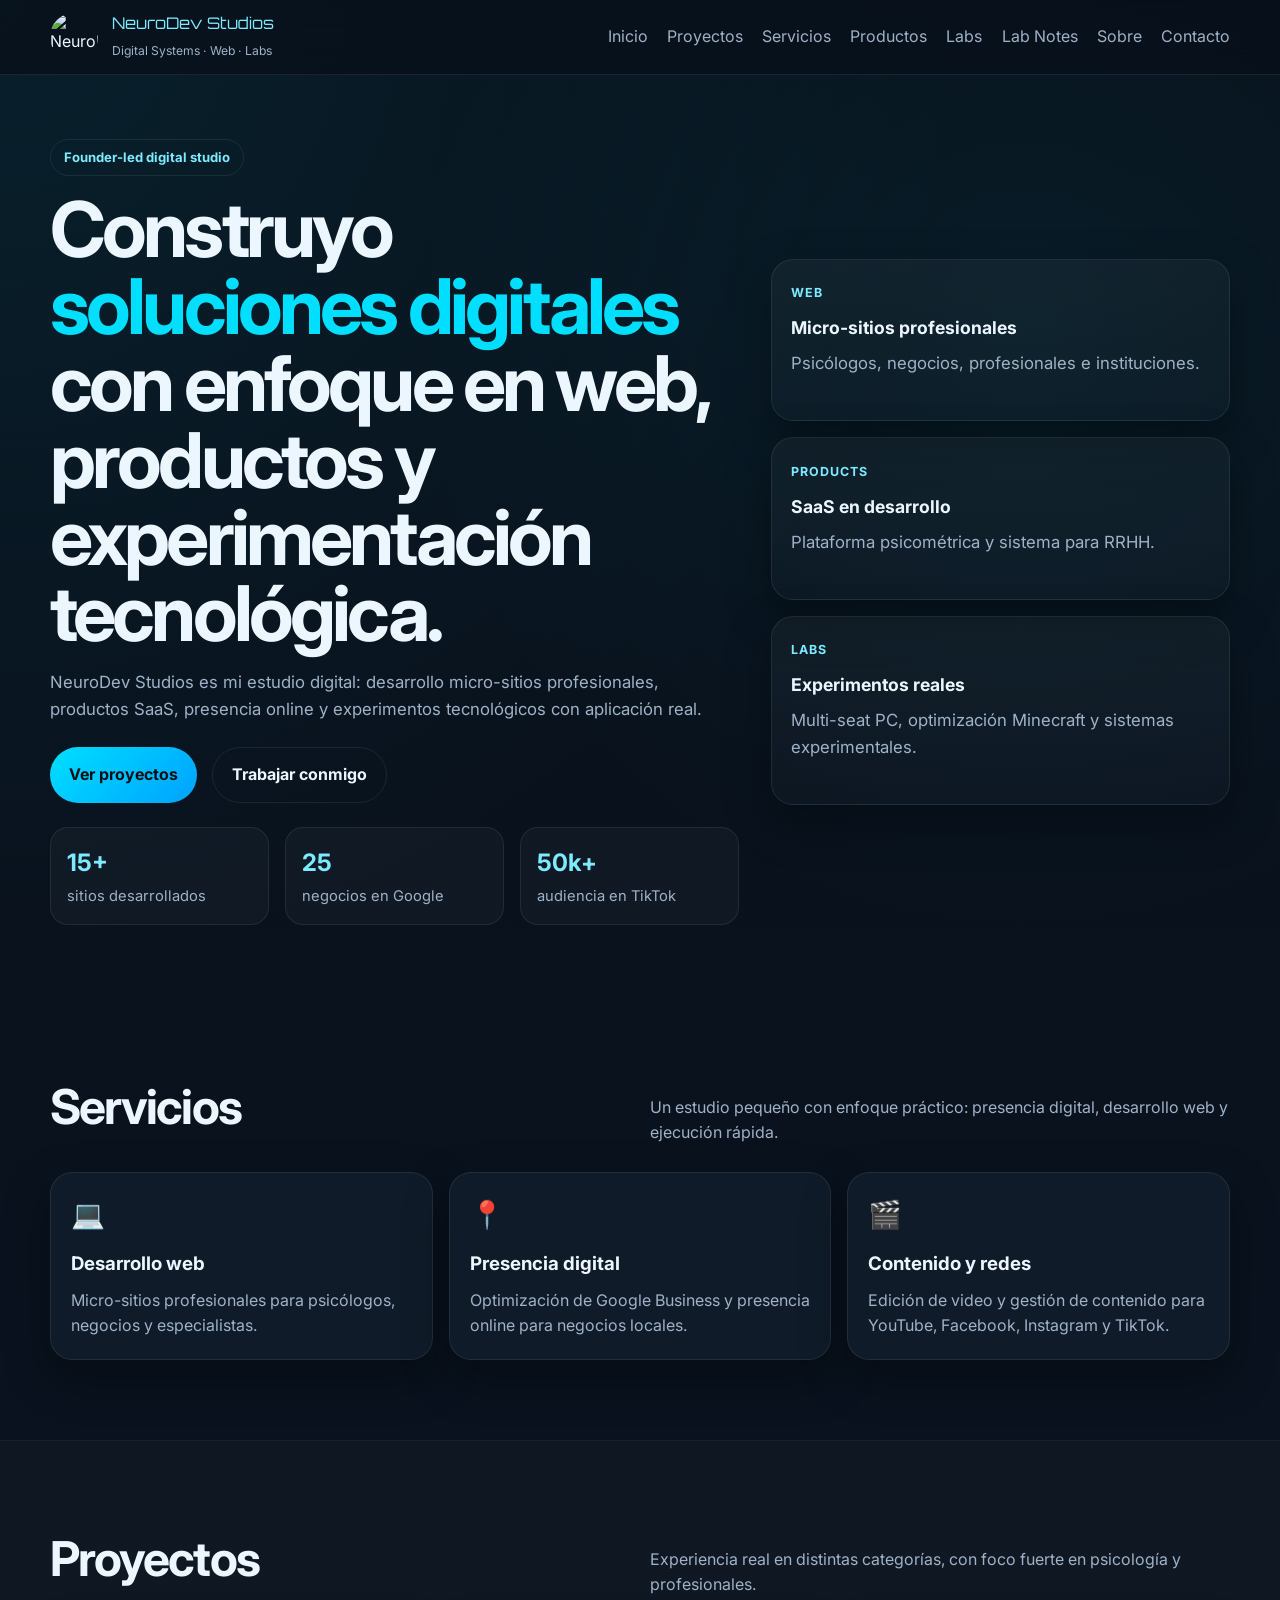
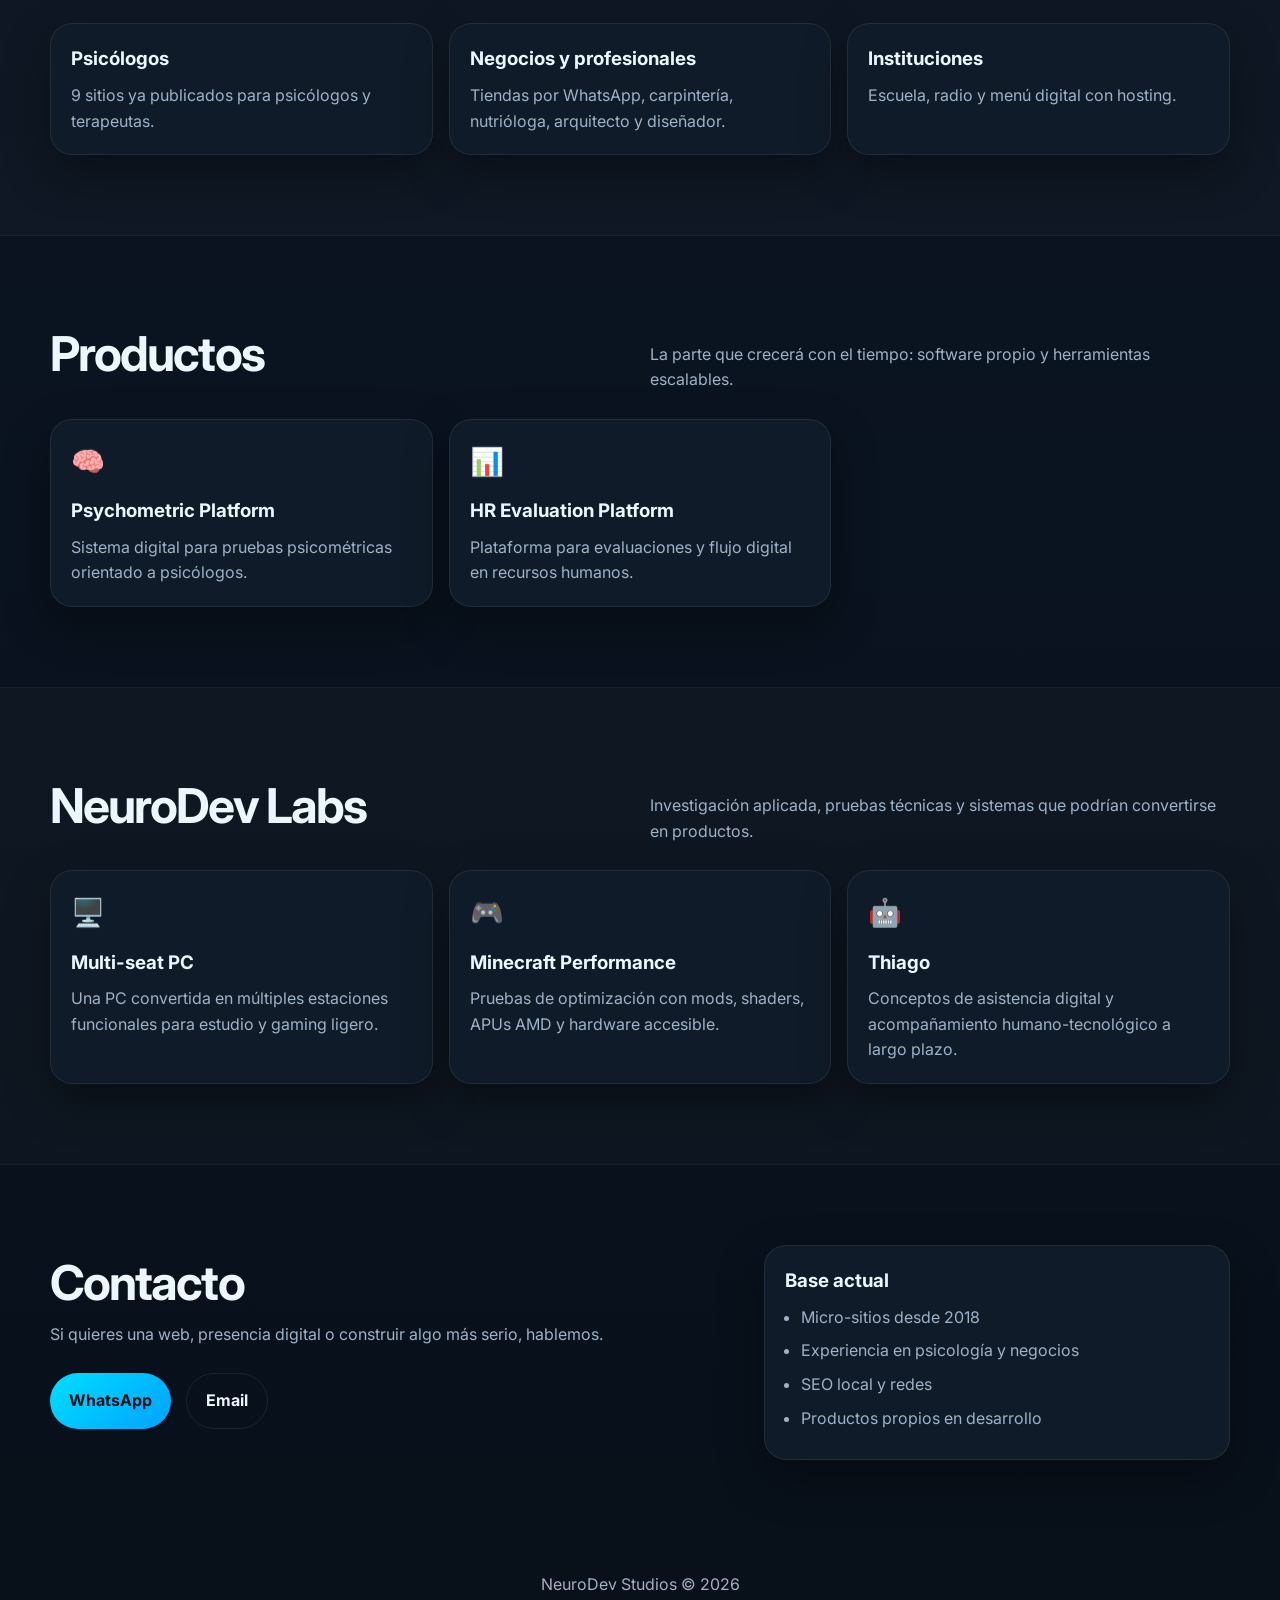
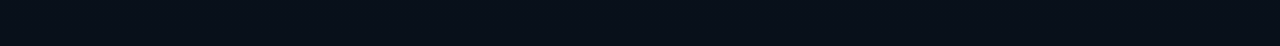
==== index.html @ ab843293 "Add files via upload" ====
<!DOCTYPE html>
<html lang="es">
<head>
  <meta charset="UTF-8" />
  <meta name="viewport" content="width=device-width, initial-scale=1.0" />
  <title>NeuroDev Studios</title>
  <meta name="description" content="NeuroDev Studios — desarrollo web, productos digitales, presencia online y experimentos tecnológicos." />
  <link rel="icon" href="img/favicon.png" />
  <link rel="preconnect" href="https://fonts.googleapis.com">
  <link rel="preconnect" href="https://fonts.gstatic.com" crossorigin>
  <link href="https://fonts.googleapis.com/css2?family=Inter:wght@400;500;600;700;800&family=Orbitron:wght@500;700&display=swap" rel="stylesheet">
  <link rel="stylesheet" href="styles.css" />
</head>
<body>
  <header class="topbar">
  <div class="container nav">
    <a href="index.html" class="brand">
      <img src="img/favicon.png" alt="NeuroDev Studios" class="brand-logo">
      <div>
        <span class="brand-name">NeuroDev Studios</span>
        <small class="brand-sub">Digital Systems · Web · Labs</small>
      </div>
    </a>

    <button class="menu-toggle" id="menuToggle" aria-label="Abrir menú">
      ☰
    </button>

    <nav class="nav-links" id="navLinks">
      <a href="index.html">Inicio</a>
      <a href="proyectos.html">Proyectos</a>
      <a href="servicios.html">Servicios</a>
      <a href="productos.html">Productos</a>
      <a href="labs.html">Labs</a>
      <a href="lab-notes.html">Lab Notes</a>
      <a href="sobre.html">Sobre</a>
      <a href="contacto.html">Contacto</a>
    </nav>
  </div>
</header>

  <main id="inicio">
    <section class="hero">
      <div class="container hero-grid">
        <div class="hero-copy">
          <span class="eyebrow">Founder-led digital studio</span>
          <h1>
            Construyo <span>soluciones digitales</span> con enfoque en web, productos y experimentación tecnológica.
          </h1>
          <p>
            NeuroDev Studios es mi estudio digital: desarrollo micro-sitios profesionales,
            productos SaaS, presencia online y experimentos tecnológicos con aplicación real.
          </p>

          <div class="hero-actions">
            <a href="#proyectos" class="btn btn-primary">Ver proyectos</a>
            <a href="#contacto" class="btn btn-secondary">Trabajar conmigo</a>
          </div>

          <div class="hero-stats">
            <article class="stat-card">
              <strong>15+</strong>
              <span>sitios desarrollados</span>
            </article>
            <article class="stat-card">
              <strong>25</strong>
              <span>negocios en Google</span>
            </article>
            <article class="stat-card">
              <strong>50k+</strong>
              <span>audiencia en TikTok</span>
            </article>
          </div>
        </div>

        <div class="hero-panel">
          <div class="panel-card">
            <span class="panel-tag">Web</span>
            <h3>Micro-sitios profesionales</h3>
            <p>Psicólogos, negocios, profesionales e instituciones.</p>
          </div>

          <div class="panel-card">
            <span class="panel-tag">Products</span>
            <h3>SaaS en desarrollo</h3>
            <p>Plataforma psicométrica y sistema para RRHH.</p>
          </div>

          <div class="panel-card">
            <span class="panel-tag">Labs</span>
            <h3>Experimentos reales</h3>
            <p>Multi-seat PC, optimización Minecraft y sistemas experimentales.</p>
          </div>
        </div>
      </div>
    </section>

    <section class="section" id="servicios">
      <div class="container">
        <div class="section-head">
          <h2>Servicios</h2>
          <p>
            Un estudio pequeño con enfoque práctico: presencia digital, desarrollo web y ejecución rápida.
          </p>
        </div>

        <div class="cards-grid">
          <article class="card">
            <div class="icon">💻</div>
            <h3>Desarrollo web</h3>
            <p>Micro-sitios profesionales para psicólogos, negocios y especialistas.</p>
          </article>

          <article class="card">
            <div class="icon">📍</div>
            <h3>Presencia digital</h3>
            <p>Optimización de Google Business y presencia online para negocios locales.</p>
          </article>

          <article class="card">
            <div class="icon">🎬</div>
            <h3>Contenido y redes</h3>
            <p>Edición de video y gestión de contenido para YouTube, Facebook, Instagram y TikTok.</p>
          </article>
        </div>
      </div>
    </section>

    <section class="section section-alt" id="proyectos">
      <div class="container">
        <div class="section-head">
          <h2>Proyectos</h2>
          <p>
            Experiencia real en distintas categorías, con foco fuerte en psicología y profesionales.
          </p>
        </div>

        <div class="project-groups">
          <article class="project-group">
            <h3>Psicólogos</h3>
            <p>9 sitios ya publicados para psicólogos y terapeutas.</p>
          </article>

          <article class="project-group">
            <h3>Negocios y profesionales</h3>
            <p>Tiendas por WhatsApp, carpintería, nutrióloga, arquitecto y diseñador.</p>
          </article>

          <article class="project-group">
            <h3>Instituciones</h3>
            <p>Escuela, radio y menú digital con hosting.</p>
          </article>
        </div>
      </div>
    </section>

    <section class="section" id="productos">
      <div class="container">
        <div class="section-head">
          <h2>Productos</h2>
          <p>
            La parte que crecerá con el tiempo: software propio y herramientas escalables.
          </p>
        </div>

        <div class="cards-grid">
          <article class="card">
            <div class="icon">🧠</div>
            <h3>Psychometric Platform</h3>
            <p>Sistema digital para pruebas psicométricas orientado a psicólogos.</p>
          </article>

          <article class="card">
            <div class="icon">📊</div>
            <h3>HR Evaluation Platform</h3>
            <p>Plataforma para evaluaciones y flujo digital en recursos humanos.</p>
          </article>
        </div>
      </div>
    </section>

    <section class="section section-alt" id="labs">
      <div class="container">
        <div class="section-head">
          <h2>NeuroDev Labs</h2>
          <p>
            Investigación aplicada, pruebas técnicas y sistemas que podrían convertirse en productos.
          </p>
        </div>

        <div class="cards-grid">
          <article class="card">
            <div class="icon">🖥️</div>
            <h3>Multi-seat PC</h3>
            <p>Una PC convertida en múltiples estaciones funcionales para estudio y gaming ligero.</p>
          </article>

          <article class="card">
            <div class="icon">🎮</div>
            <h3>Minecraft Performance</h3>
            <p>Pruebas de optimización con mods, shaders, APUs AMD y hardware accesible.</p>
          </article>

          <article class="card">
            <div class="icon">🤖</div>
            <h3>Thiago</h3>
            <p>Conceptos de asistencia digital y acompañamiento humano-tecnológico a largo plazo.</p>
          </article>
        </div>
      </div>
    </section>

    <section class="section" id="contacto">
      <div class="container contact-box">
        <div>
          <div class="section-head left">
            <h2>Contacto</h2>
            <p>
              Si quieres una web, presencia digital o construir algo más serio, hablemos.
            </p>
          </div>

          <div class="contact-actions">
            <a href="https://wa.me/525531233032" target="_blank" class="btn btn-primary">WhatsApp</a>
            <a href="mailto:contacto@neurodevstudio.com" class="btn btn-secondary">Email</a>
          </div>
        </div>

        <div class="contact-note">
          <h3>Base actual</h3>
          <ul>
            <li>Micro-sitios desde 2018</li>
            <li>Experiencia en psicología y negocios</li>
            <li>SEO local y redes</li>
            <li>Productos propios en desarrollo</li>
          </ul>
        </div>
      </div>
    </section>
  </main>

  <footer class="footer">
    <div class="container">
      <p>NeuroDev Studios © 2026</p>
    </div>
  </footer>

  <script src="script.js"></script>
</body>
</html>
---- styles.css ----
:root{
  --bg:#08101a;
  --bg-soft:#0d1622;
  --card:#101b29;
  --card-2:#0f1926;
  --line:rgba(255,255,255,0.08);
  --text:#ecf6ff;
  --muted:#9fb2c7;
  --cyan:#00dfff;
  --cyan-soft:#7debff;
  --shadow:0 18px 45px rgba(0,0,0,.35);
  --radius:22px;
  --max:1180px;
}

*{
  box-sizing:border-box;
  margin:0;
  padding:0;
}

html{
  scroll-behavior:smooth;
}

body{
  font-family:'Inter',sans-serif;
  background:
    radial-gradient(circle at top left, rgba(0,223,255,.08), transparent 28%),
    radial-gradient(circle at 80% 10%, rgba(0,223,255,.06), transparent 20%),
    linear-gradient(180deg, #08101a 0%, #0a1320 60%, #08101a 100%);
  color:var(--text);
  line-height:1.6;
}

a{
  text-decoration:none;
  color:inherit;
}

.container{
  width:min(var(--max), calc(100% - 2rem));
  margin:0 auto;
}

.topbar{
  position:sticky;
  top:0;
  z-index:100;
  backdrop-filter:blur(14px);
  background:rgba(8,16,26,.78);
  border-bottom:1px solid var(--line);
}

.nav{
  min-height:74px;
  display:flex;
  align-items:center;
  justify-content:space-between;
  gap:1rem;
}

.brand{
  display:flex;
  align-items:center;
  gap:.9rem;
}

.brand-logo{
  width:48px;
  height:48px;
  object-fit:contain;
  border-radius:50%;
}

.brand-name{
  display:block;
  font-family:'Orbitron',sans-serif;
  font-size:1rem;
  color:var(--cyan-soft);
}

.brand-sub{
  color:var(--muted);
  font-size:.76rem;
}

.nav-links{
  display:flex;
  gap:1.2rem;
  color:var(--muted);
}

.nav-links a:hover{
  color:var(--cyan-soft);
}

.menu-toggle{
  display:none;
  background:none;
  border:none;
  color:var(--text);
  font-size:1.6rem;
  cursor:pointer;
}

.hero{
  min-height:92vh;
  display:flex;
  align-items:center;
  padding:4rem 0;
}

.hero-grid{
  display:grid;
  grid-template-columns:1.2fr .8fr;
  gap:2rem;
  align-items:center;
}

.eyebrow{
  display:inline-block;
  margin-bottom:1rem;
  padding:.45rem .8rem;
  border:1px solid var(--line);
  border-radius:999px;
  color:var(--cyan-soft);
  font-size:.82rem;
  font-weight:700;
}

.hero h1{
  font-size:clamp(2.4rem, 6vw, 5.2rem);
  line-height:1;
  letter-spacing:-.05em;
  margin-bottom:1rem;
}

.hero h1 span{
  color:var(--cyan);
}

.hero p{
  max-width:60ch;
  color:var(--muted);
  font-size:1.05rem;
  margin-bottom:1.5rem;
}

.hero-actions{
  display:flex;
  flex-wrap:wrap;
  gap:.9rem;
  margin-bottom:1.5rem;
}

.btn{
  display:inline-flex;
  justify-content:center;
  align-items:center;
  min-height:48px;
  padding:.9rem 1.2rem;
  border-radius:999px;
  font-weight:700;
  transition:.25s ease;
}

.btn-primary{
  background:linear-gradient(135deg, var(--cyan), #00a2ff);
  color:#041018;
}

.btn-primary:hover{
  transform:translateY(-2px);
}

.btn-secondary{
  background:transparent;
  border:1px solid var(--line);
  color:var(--text);
}

.btn-secondary:hover{
  border-color:rgba(0,223,255,.35);
  color:var(--cyan-soft);
}

.hero-stats{
  display:grid;
  grid-template-columns:repeat(3, 1fr);
  gap:1rem;
}

.stat-card{
  background:rgba(255,255,255,.03);
  border:1px solid var(--line);
  border-radius:18px;
  padding:1rem;
}

.stat-card strong{
  display:block;
  font-size:1.5rem;
  color:var(--cyan-soft);
}

.stat-card span{
  color:var(--muted);
  font-size:.92rem;
}

.hero-panel{
  display:grid;
  gap:1rem;
}

.panel-card{
  background:linear-gradient(180deg, rgba(255,255,255,.04), rgba(255,255,255,.02));
  border:1px solid var(--line);
  border-radius:var(--radius);
  padding:1.2rem;
  box-shadow:var(--shadow);
}

.panel-tag{
  display:inline-block;
  margin-bottom:.7rem;
  color:var(--cyan-soft);
  font-size:.78rem;
  font-weight:700;
  text-transform:uppercase;
  letter-spacing:.08em;
}

.panel-card h3{
  margin-bottom:.5rem;
  font-size:1.1rem;
}

.panel-card p{
  color:var(--muted);
}

.section{
  padding:5rem 0;
}

.section-alt{
  background:rgba(255,255,255,.02);
  border-top:1px solid rgba(255,255,255,.04);
  border-bottom:1px solid rgba(255,255,255,.04);
}

.section-head{
  margin-bottom:1.6rem;
  display:flex;
  justify-content:space-between;
  align-items:end;
  gap:1rem;
}

.section-head.left{
  display:block;
}

.section-head h2{
  font-size:clamp(1.8rem, 4vw, 3rem);
  letter-spacing:-.04em;
}

.section-head p{
  max-width:58ch;
  color:var(--muted);
}

.cards-grid{
  display:grid;
  grid-template-columns:repeat(3, 1fr);
  gap:1rem;
}

.card,
.project-group,
.contact-note{
  background:var(--card);
  border:1px solid var(--line);
  border-radius:var(--radius);
  padding:1.25rem;
  box-shadow:var(--shadow);
}

.icon{
  font-size:1.7rem;
  margin-bottom:.8rem;
}

.card h3,
.project-group h3,
.contact-note h3{
  margin-bottom:.55rem;
}

.card p,
.project-group p,
.contact-note ul{
  color:var(--muted);
}

.project-groups{
  display:grid;
  grid-template-columns:repeat(3, 1fr);
  gap:1rem;
}

.contact-box{
  display:grid;
  grid-template-columns:1.2fr .8fr;
  gap:1rem;
}

.contact-actions{
  display:flex;
  flex-wrap:wrap;
  gap:.9rem;
  margin-top:1.2rem;
}

.contact-note ul{
  padding-left:1rem;
}

.contact-note li{
  margin-bottom:.5rem;
}

.footer{
  padding:2rem 0 3rem;
  text-align:center;
  color:var(--muted);
}

@media (max-width: 980px){
  .hero-grid,
  .cards-grid,
  .project-groups,
  .contact-box,
  .hero-stats{
    grid-template-columns:1fr;
  }

  .section-head{
    flex-direction:column;
    align-items:flex-start;
  }

  .nav-links{
    position:absolute;
    top:74px;
    left:0;
    right:0;
    display:none;
    flex-direction:column;
    padding:1rem;
    background:#0b1320;
    border-bottom:1px solid var(--line);
  }

  .nav-links.active{
    display:flex;
  }

  .menu-toggle{
    display:block;
  }
}
.subpage-hero{
  padding: 5rem 0 2rem;
}

.subpage-hero h1{
  font-size: clamp(2.2rem, 5vw, 4rem);
  line-height: 1;
  letter-spacing: -.05em;
  margin-bottom: 1rem;
}

.subpage-hero p{
  max-width: 60ch;
  color: var(--muted);
  font-size: 1.05rem;
}

.project-link{
  display: inline-block;
  margin-top: 1rem;
  color: var(--cyan-soft);
  font-weight: 700;
}

.project-link:hover{
  color: var(--cyan);
}
.simple-steps{
  display:grid;
  grid-template-columns:repeat(3, 1fr);
  gap:1rem;
  margin-top:1rem;
}

.step-card{
  background:var(--card);
  border:1px solid var(--line);
  border-radius:var(--radius);
  padding:1.25rem;
  box-shadow:var(--shadow);
}

.step-card strong{
  display:inline-block;
  margin-bottom:.65rem;
  color:var(--cyan-soft);
  font-size:1.25rem;
  font-family:'Orbitron', sans-serif;
}

.step-card h3{
  margin-bottom:.45rem;
}

.step-card p{
  color:var(--muted);
}

@media (max-width: 980px){
  .simple-steps{
    grid-template-columns:1fr;
  }
}
.about-layout{
  display:grid;
  grid-template-columns:repeat(2, 1fr);
  gap:1rem;
}

.timeline{
  display:grid;
  grid-template-columns:repeat(2, 1fr);
  gap:1rem;
}

.timeline-item{
  background:var(--card);
  border:1px solid var(--line);
  border-radius:var(--radius);
  padding:1.25rem;
  box-shadow:var(--shadow);
}

.timeline-item strong{
  display:block;
  margin-bottom:.55rem;
  color:var(--cyan-soft);
  font-family:'Orbitron', sans-serif;
}

.timeline-item p{
  color:var(--muted);
}

@media (max-width: 980px){
  .about-layout,
  .timeline{
    grid-template-columns:1fr;
  }
}
.notes-grid{
  display:grid;
  grid-template-columns:repeat(3, 1fr);
  gap:1rem;
}

.note-card{
  background:var(--card);
  border:1px solid var(--line);
  border-radius:var(--radius);
  padding:1.25rem;
  box-shadow:var(--shadow);
  display:flex;
  flex-direction:column;
}

.note-tag{
  display:inline-block;
  width:fit-content;
  margin-bottom:.8rem;
  padding:.38rem .7rem;
  border-radius:999px;
  border:1px solid rgba(0,223,255,.18);
  background:rgba(0,223,255,.07);
  color:var(--cyan-soft);
  font-size:.78rem;
  font-weight:700;
  letter-spacing:.05em;
  text-transform:uppercase;
}

.note-card h3{
  margin-bottom:.7rem;
  line-height:1.3;
}

.note-card p{
  color:var(--muted);
  margin-bottom:1rem;
}

.note-meta{
  display:flex;
  flex-wrap:wrap;
  gap:.5rem;
  margin-top:auto;
  margin-bottom:1rem;
}

.note-meta span{
  padding:.35rem .65rem;
  border-radius:999px;
  background:rgba(255,255,255,.05);
  border:1px solid var(--line);
  color:var(--muted);
  font-size:.82rem;
}

@media (max-width: 980px){
  .notes-grid{
    grid-template-columns:1fr;
  }
}
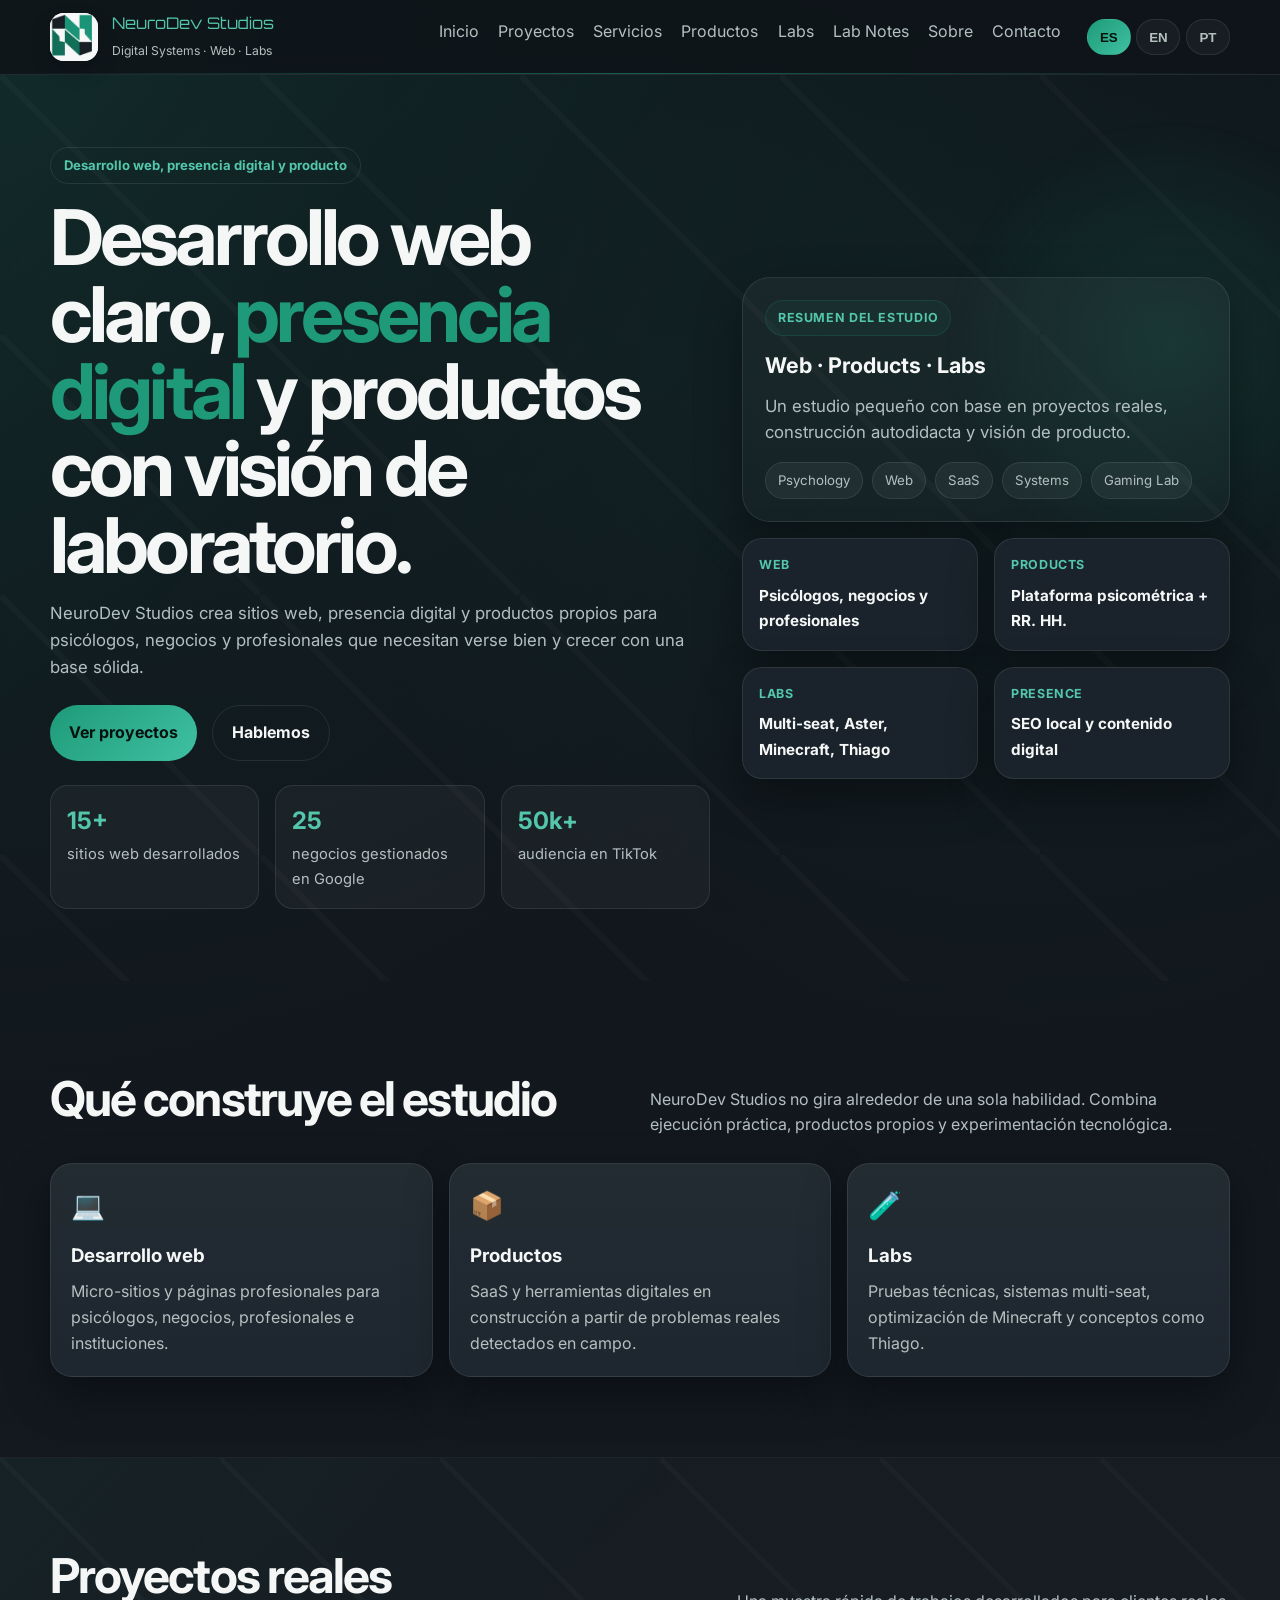
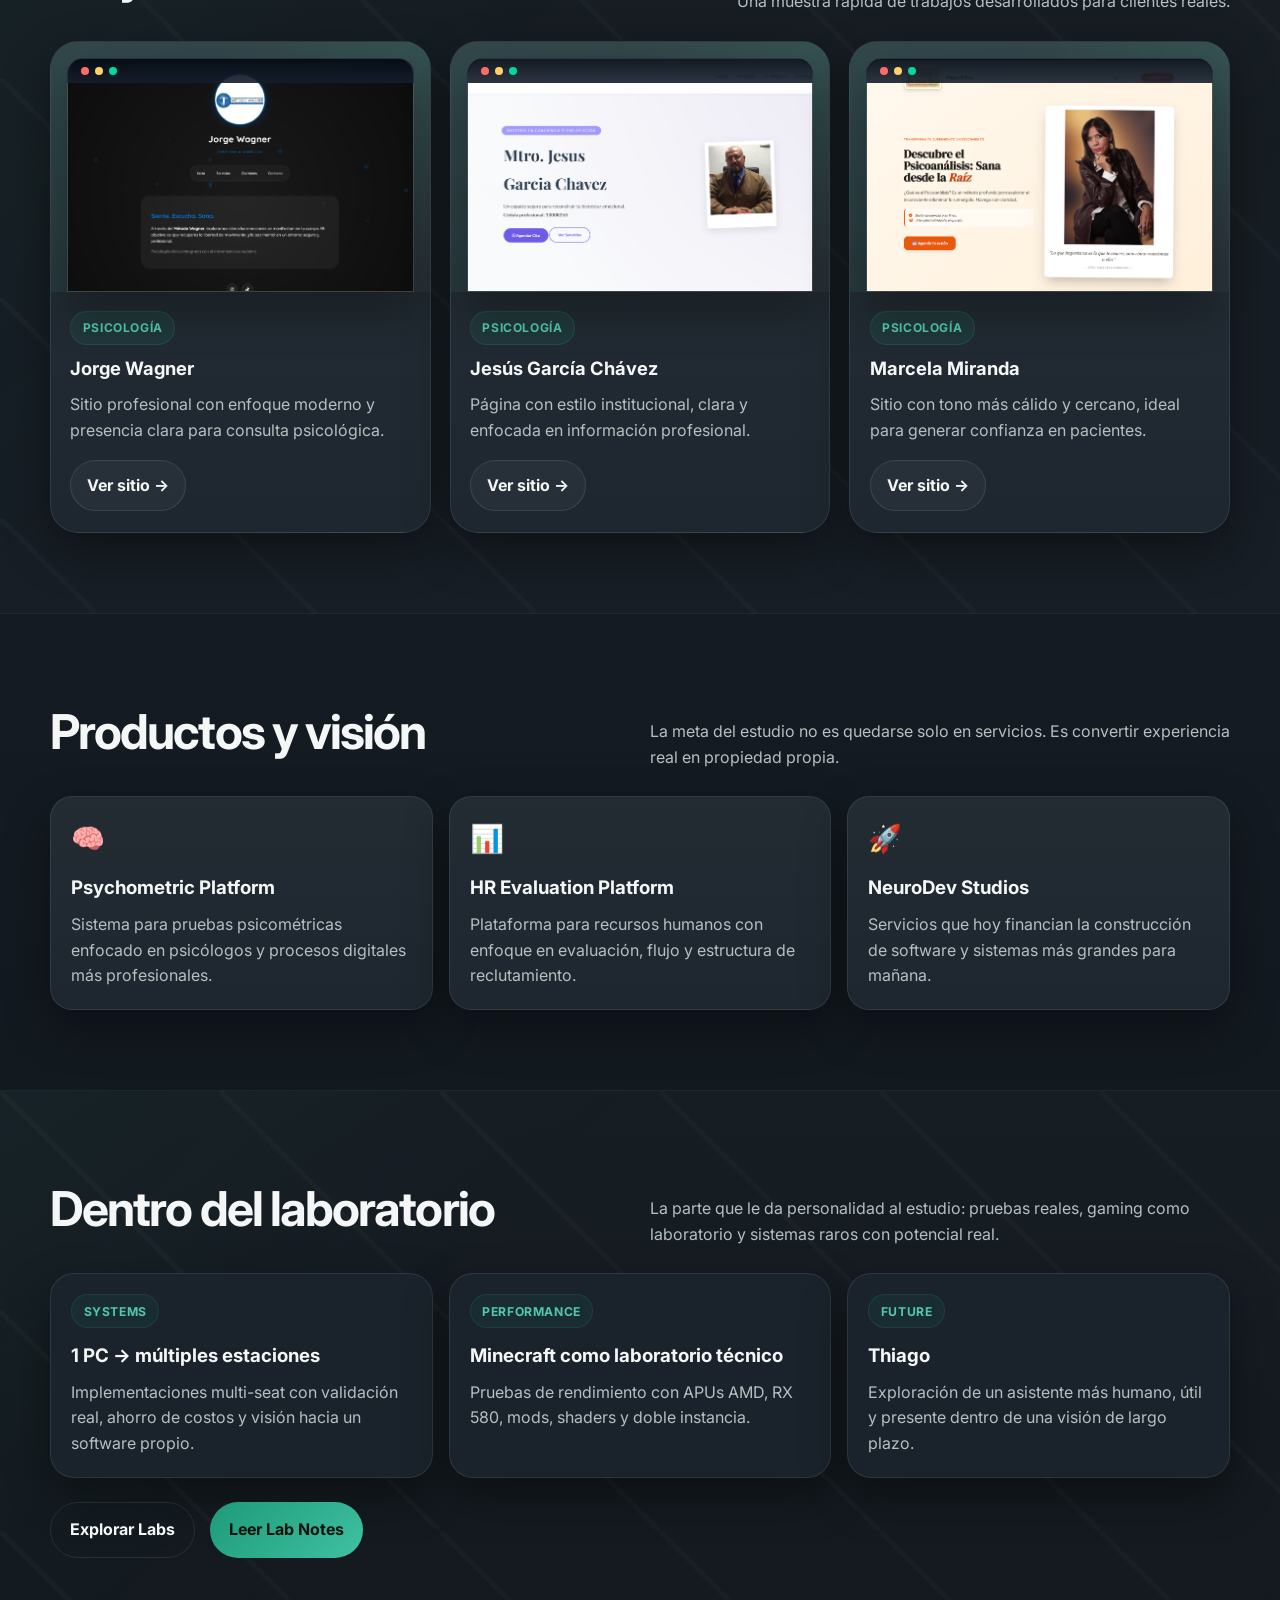
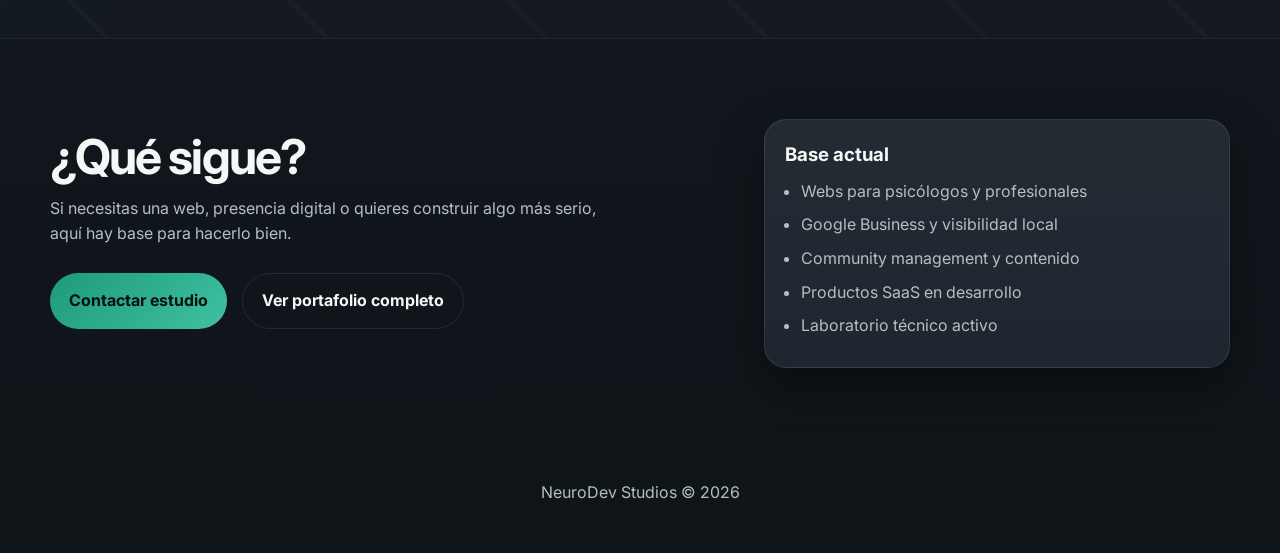
==== commit 8c25f30b: "Add files via upload" ====
--- a/index.html
+++ b/index.html
@@ -1,250 +1,427 @@
-<!DOCTYPE html>
-<html lang="es">
-<head>
-  <meta charset="UTF-8" />
-  <meta name="viewport" content="width=device-width, initial-scale=1.0" />
-  <title>NeuroDev Studios</title>
-  <meta name="description" content="NeuroDev Studios — desarrollo web, productos digitales, presencia online y experimentos tecnológicos." />
-  <link rel="icon" href="img/favicon.png" />
-  <link rel="preconnect" href="https://fonts.googleapis.com">
-  <link rel="preconnect" href="https://fonts.gstatic.com" crossorigin>
-  <link href="https://fonts.googleapis.com/css2?family=Inter:wght@400;500;600;700;800&family=Orbitron:wght@500;700&display=swap" rel="stylesheet">
-  <link rel="stylesheet" href="styles.css" />
-</head>
-<body>
-  <header class="topbar">
-  <div class="container nav">
-    <a href="index.html" class="brand">
-      <img src="img/favicon.png" alt="NeuroDev Studios" class="brand-logo">
-      <div>
-        <span class="brand-name">NeuroDev Studios</span>
-        <small class="brand-sub">Digital Systems · Web · Labs</small>
-      </div>
-    </a>
-
-    <button class="menu-toggle" id="menuToggle" aria-label="Abrir menú">
-      ☰
-    </button>
-
-    <nav class="nav-links" id="navLinks">
-      <a href="index.html">Inicio</a>
-      <a href="proyectos.html">Proyectos</a>
-      <a href="servicios.html">Servicios</a>
-      <a href="productos.html">Productos</a>
-      <a href="labs.html">Labs</a>
-      <a href="lab-notes.html">Lab Notes</a>
-      <a href="sobre.html">Sobre</a>
-      <a href="contacto.html">Contacto</a>
-    </nav>
-  </div>
-</header>
-
-  <main id="inicio">
-    <section class="hero">
-      <div class="container hero-grid">
-        <div class="hero-copy">
-          <span class="eyebrow">Founder-led digital studio</span>
-          <h1>
-            Construyo <span>soluciones digitales</span> con enfoque en web, productos y experimentación tecnológica.
-          </h1>
-          <p>
-            NeuroDev Studios es mi estudio digital: desarrollo micro-sitios profesionales,
-            productos SaaS, presencia online y experimentos tecnológicos con aplicación real.
-          </p>
-
-          <div class="hero-actions">
-            <a href="#proyectos" class="btn btn-primary">Ver proyectos</a>
-            <a href="#contacto" class="btn btn-secondary">Trabajar conmigo</a>
-          </div>
-
-          <div class="hero-stats">
-            <article class="stat-card">
-              <strong>15+</strong>
-              <span>sitios desarrollados</span>
-            </article>
-            <article class="stat-card">
-              <strong>25</strong>
-              <span>negocios en Google</span>
-            </article>
-            <article class="stat-card">
-              <strong>50k+</strong>
-              <span>audiencia en TikTok</span>
-            </article>
-          </div>
-        </div>
-
-        <div class="hero-panel">
-          <div class="panel-card">
-            <span class="panel-tag">Web</span>
-            <h3>Micro-sitios profesionales</h3>
-            <p>Psicólogos, negocios, profesionales e instituciones.</p>
-          </div>
-
-          <div class="panel-card">
-            <span class="panel-tag">Products</span>
-            <h3>SaaS en desarrollo</h3>
-            <p>Plataforma psicométrica y sistema para RRHH.</p>
-          </div>
-
-          <div class="panel-card">
-            <span class="panel-tag">Labs</span>
-            <h3>Experimentos reales</h3>
-            <p>Multi-seat PC, optimización Minecraft y sistemas experimentales.</p>
-          </div>
-        </div>
-      </div>
-    </section>
-
-    <section class="section" id="servicios">
-      <div class="container">
-        <div class="section-head">
-          <h2>Servicios</h2>
-          <p>
-            Un estudio pequeño con enfoque práctico: presencia digital, desarrollo web y ejecución rápida.
-          </p>
-        </div>
-
-        <div class="cards-grid">
-          <article class="card">
-            <div class="icon">💻</div>
-            <h3>Desarrollo web</h3>
-            <p>Micro-sitios profesionales para psicólogos, negocios y especialistas.</p>
-          </article>
-
-          <article class="card">
-            <div class="icon">📍</div>
-            <h3>Presencia digital</h3>
-            <p>Optimización de Google Business y presencia online para negocios locales.</p>
-          </article>
-
-          <article class="card">
-            <div class="icon">🎬</div>
-            <h3>Contenido y redes</h3>
-            <p>Edición de video y gestión de contenido para YouTube, Facebook, Instagram y TikTok.</p>
-          </article>
-        </div>
-      </div>
-    </section>
-
-    <section class="section section-alt" id="proyectos">
-      <div class="container">
-        <div class="section-head">
-          <h2>Proyectos</h2>
-          <p>
-            Experiencia real en distintas categorías, con foco fuerte en psicología y profesionales.
-          </p>
-        </div>
-
-        <div class="project-groups">
-          <article class="project-group">
-            <h3>Psicólogos</h3>
-            <p>9 sitios ya publicados para psicólogos y terapeutas.</p>
-          </article>
-
-          <article class="project-group">
-            <h3>Negocios y profesionales</h3>
-            <p>Tiendas por WhatsApp, carpintería, nutrióloga, arquitecto y diseñador.</p>
-          </article>
-
-          <article class="project-group">
-            <h3>Instituciones</h3>
-            <p>Escuela, radio y menú digital con hosting.</p>
-          </article>
-        </div>
-      </div>
-    </section>
-
-    <section class="section" id="productos">
-      <div class="container">
-        <div class="section-head">
-          <h2>Productos</h2>
-          <p>
-            La parte que crecerá con el tiempo: software propio y herramientas escalables.
-          </p>
-        </div>
-
-        <div class="cards-grid">
-          <article class="card">
-            <div class="icon">🧠</div>
-            <h3>Psychometric Platform</h3>
-            <p>Sistema digital para pruebas psicométricas orientado a psicólogos.</p>
-          </article>
-
-          <article class="card">
-            <div class="icon">📊</div>
-            <h3>HR Evaluation Platform</h3>
-            <p>Plataforma para evaluaciones y flujo digital en recursos humanos.</p>
-          </article>
-        </div>
-      </div>
-    </section>
-
-    <section class="section section-alt" id="labs">
-      <div class="container">
-        <div class="section-head">
-          <h2>NeuroDev Labs</h2>
-          <p>
-            Investigación aplicada, pruebas técnicas y sistemas que podrían convertirse en productos.
-          </p>
-        </div>
-
-        <div class="cards-grid">
-          <article class="card">
-            <div class="icon">🖥️</div>
-            <h3>Multi-seat PC</h3>
-            <p>Una PC convertida en múltiples estaciones funcionales para estudio y gaming ligero.</p>
-          </article>
-
-          <article class="card">
-            <div class="icon">🎮</div>
-            <h3>Minecraft Performance</h3>
-            <p>Pruebas de optimización con mods, shaders, APUs AMD y hardware accesible.</p>
-          </article>
-
-          <article class="card">
-            <div class="icon">🤖</div>
-            <h3>Thiago</h3>
-            <p>Conceptos de asistencia digital y acompañamiento humano-tecnológico a largo plazo.</p>
-          </article>
-        </div>
-      </div>
-    </section>
-
-    <section class="section" id="contacto">
-      <div class="container contact-box">
-        <div>
-          <div class="section-head left">
-            <h2>Contacto</h2>
-            <p>
-              Si quieres una web, presencia digital o construir algo más serio, hablemos.
-            </p>
-          </div>
-
-          <div class="contact-actions">
-            <a href="https://wa.me/525531233032" target="_blank" class="btn btn-primary">WhatsApp</a>
-            <a href="mailto:contacto@neurodevstudio.com" class="btn btn-secondary">Email</a>
-          </div>
-        </div>
-
-        <div class="contact-note">
-          <h3>Base actual</h3>
-          <ul>
-            <li>Micro-sitios desde 2018</li>
-            <li>Experiencia en psicología y negocios</li>
-            <li>SEO local y redes</li>
-            <li>Productos propios en desarrollo</li>
-          </ul>
-        </div>
-      </div>
-    </section>
-  </main>
-
-  <footer class="footer">
-    <div class="container">
-      <p>NeuroDev Studios © 2026</p>
-    </div>
-  </footer>
-
-  <script src="script.js"></script>
-</body>
-</html>+<!DOCTYPE html>
+<html lang="es" data-lang="es">
+<head>
+  <meta charset="UTF-8" />
+  <meta name="viewport" content="width=device-width, initial-scale=1.0" />
+  <title>NeuroDev Studios | Desarrollo Web y Presencia Digital</title>
+  <meta name="description" content="Estudio digital para psicólogos, negocios y profesionales: desarrollo web, presencia digital, productos SaaS y experimentos tecnológicos." />
+  <meta property="og:type" content="website" />
+  <meta property="og:site_name" content="NeuroDev Studios" />
+  <meta property="og:title" content="NeuroDev Studios | Desarrollo Web y Presencia Digital" />
+  <meta property="og:description" content="Estudio digital para psicólogos, negocios y profesionales: desarrollo web, presencia digital, productos SaaS y experimentos tecnológicos." />
+  <meta name="twitter:card" content="summary" />
+  <meta name="twitter:title" content="NeuroDev Studios | Desarrollo Web y Presencia Digital" />
+  <meta name="twitter:description" content="Estudio digital para psicólogos, negocios y profesionales: desarrollo web, presencia digital, productos SaaS y experimentos tecnológicos." />
+  <meta property="og:image" content="social-preview.svg" />
+  <meta name="twitter:image" content="social-preview.svg" />
+  <meta name="theme-color" content="#0f172a" />
+  <link rel="icon" href="img/brand-icon.png" />
+  <link rel="preconnect" href="https://fonts.googleapis.com">
+  <link rel="preconnect" href="https://fonts.gstatic.com" crossorigin>
+  <link href="https://fonts.googleapis.com/css2?family=Inter:wght@400;500;600;700;800&family=Orbitron:wght@500;700&display=swap" rel="stylesheet">
+  <link rel="stylesheet" href="styles.css" />
+</head>
+<body>
+  <header class="topbar">
+  <div class="container nav">
+    <a href="index.html" class="brand">
+      <img src="img/brand-icon.png" alt="NeuroDev Studios" class="brand-logo">
+      <div>
+        <span class="brand-name">NeuroDev Studios</span>
+        <small class="brand-sub">
+          <span class="lang es">Digital Systems · Web · Labs</span>
+          <span class="lang en">Digital Systems · Web · Labs</span>
+        </small>
+      </div>
+    </a>
+
+    <button class="menu-toggle" id="menuToggle" aria-label="Abrir menú">☰</button>
+
+    <nav class="nav-links" id="navLinks">
+      <a href="index.html">
+        <span class="lang es">Inicio</span>
+        <span class="lang en">Home</span>
+      </a>
+      <a href="proyectos.html">
+        <span class="lang es">Proyectos</span>
+        <span class="lang en">Projects</span>
+      </a>
+      <a href="servicios.html">
+        <span class="lang es">Servicios</span>
+        <span class="lang en">Services</span>
+      </a>
+      <a href="productos.html">
+        <span class="lang es">Productos</span>
+        <span class="lang en">Products</span>
+      </a>
+      <a href="labs.html">Labs</a>
+      <a href="lab-notes.html">Lab Notes</a>
+      <a href="sobre.html">
+        <span class="lang es">Sobre</span>
+        <span class="lang en">About</span>
+      </a>
+      <a href="contacto.html">
+        <span class="lang es">Contacto</span>
+        <span class="lang en">Contact</span>
+      </a>
+
+      <div class="lang-switch">
+        <button id="btn-es" class="lang-btn active" type="button">ES</button>
+        <button id="btn-en" class="lang-btn" type="button">EN</button>
+      </div>
+    </nav>
+  </div>
+</header>
+
+  <main>
+    <section class="hero hero-v2">
+  <div class="container hero-v2-grid">
+    <div class="hero-copy">
+      <span class="eyebrow">
+          <span class="lang es">Desarrollo web, presencia digital y producto</span>
+        <span class="lang en">Founder-led digital studio</span>
+      </span>
+
+      <h1>
+        <span class="lang es">Desarrollo web claro, <span>presencia digital</span> y productos con visión de laboratorio.</span>
+        <span class="lang en">Building <span>digital systems</span>, online presence and products with a lab-driven vision.</span>
+      </h1>
+
+      <p>
+        <span class="lang es">
+          NeuroDev Studios crea sitios web, presencia digital y productos propios para psicólogos,
+          negocios y profesionales que necesitan verse bien y crecer con una base sólida.
+        </span>
+        <span class="lang en">
+          NeuroDev Studios is a digital studio focused on web development, online presence,
+          SaaS products and technology experiments born from real-world testing.
+        </span>
+      </p>
+
+      <div class="hero-actions">
+        <a href="proyectos.html" class="btn btn-primary">
+          <span class="lang es">Ver proyectos</span>
+          <span class="lang en">View projects</span>
+        </a>
+        <a href="contacto.html" class="btn btn-secondary">
+          <span class="lang es">Hablemos</span>
+          <span class="lang en">Work with me</span>
+        </a>
+      </div>
+
+      <div class="hero-stats">
+        <article class="stat-card">
+          <strong>15+</strong>
+          <span>
+            <span class="lang es">sitios web desarrollados</span>
+            <span class="lang en">websites built</span>
+          </span>
+        </article>
+
+        <article class="stat-card">
+          <strong>25</strong>
+          <span>
+            <span class="lang es">negocios gestionados en Google</span>
+            <span class="lang en">businesses managed on Google</span>
+          </span>
+        </article>
+
+        <article class="stat-card">
+          <strong>50k+</strong>
+          <span>
+            <span class="lang es">audiencia en TikTok</span>
+            <span class="lang en">TikTok audience</span>
+          </span>
+        </article>
+      </div>
+    </div>
+
+    <aside class="hero-showcase">
+      <div class="showcase-card showcase-main">
+        <span class="mini-label">Studio Snapshot</span>
+
+        <h3>Web · Products · Labs</h3>
+
+        <p>
+          <span class="lang es">
+            Un estudio pequeño con base en proyectos reales, construcción autodidacta y visión de producto.
+          </span>
+          <span class="lang en">
+            A small studio built on real projects, self-taught execution and a product-driven mindset.
+          </span>
+        </p>
+
+        <div class="showcase-tags">
+          <span>Psychology</span>
+          <span>Web</span>
+          <span>SaaS</span>
+          <span>Systems</span>
+          <span>Gaming Lab</span>
+        </div>
+      </div>
+
+      <div class="showcase-mini-grid">
+        <div class="showcase-mini">
+          <span>Web</span>
+          <strong>
+            <span class="lang es">Psicólogos, negocios y profesionales</span>
+            <span class="lang en">Psychologists, businesses and professionals</span>
+          </strong>
+        </div>
+
+        <div class="showcase-mini">
+          <span>Products</span>
+          <strong>
+            <span class="lang es">Plataforma psicométrica + RRHH</span>
+            <span class="lang en">Psychometric platform + HR</span>
+          </strong>
+        </div>
+
+        <div class="showcase-mini">
+          <span>Labs</span>
+          <strong>
+            <span class="lang es">Multi-seat, Aster, Minecraft, Thiago</span>
+            <span class="lang en">Multi-seat, Aster, Minecraft, Thiago</span>
+          </strong>
+        </div>
+
+        <div class="showcase-mini">
+          <span>Presence</span>
+          <strong>
+            <span class="lang es">SEO local y contenido digital</span>
+            <span class="lang en">Local SEO and digital content</span>
+          </strong>
+        </div>
+      </div>
+    </aside>
+  </div>
+</section>
+
+    <section class="section">
+      <div class="container">
+        <div class="section-head">
+          <h2>Qué construye el estudio</h2>
+          <p>
+            NeuroDev Studios no gira alrededor de una sola habilidad. Combina ejecución práctica,
+            productos propios y experimentación tecnológica.
+          </p>
+        </div>
+
+        <div class="cards-grid">
+          <article class="card">
+            <div class="icon">💻</div>
+            <h3>Desarrollo web</h3>
+            <p>
+              Micro-sitios y páginas profesionales para psicólogos, negocios, profesionales e instituciones.
+            </p>
+          </article>
+
+          <article class="card">
+            <div class="icon">📦</div>
+            <h3>Productos</h3>
+            <p>
+              SaaS y herramientas digitales en construcción a partir de problemas reales detectados en campo.
+            </p>
+          </article>
+
+          <article class="card">
+            <div class="icon">🧪</div>
+            <h3>Labs</h3>
+            <p>
+              Pruebas técnicas, sistemas multi-seat, optimización de Minecraft y conceptos como Thiago.
+            </p>
+          </article>
+        </div>
+      </div>
+    </section>
+
+    <section class="section section-alt">
+  <div class="container">
+    <div class="section-head">
+      <h2>Proyectos reales</h2>
+      <p>
+        Una muestra rápida de trabajos desarrollados para clientes reales.
+      </p>
+    </div>
+
+    <div class="project-visual-grid">
+
+      <!-- Wagner -->
+      <article class="visual-card visual-card-wagner">
+        <div class="visual-thumb">
+          <img src="img/projects/wagner.png" alt="Psicólogo Jorge Wagner" loading="lazy">
+        </div>
+        <div class="visual-body">
+          <span class="visual-type">Psicología</span>
+          <h3>Jorge Wagner</h3>
+          <p>
+            Sitio profesional con enfoque moderno y presencia clara para consulta psicológica.
+          </p>
+          <div class="visual-actions">
+            <a href="https://santiagopsicodev.github.io/psicologo_wagner/" target="_blank" rel="noreferrer">
+              Ver sitio →
+            </a>
+          </div>
+        </div>
+      </article>
+
+      <!-- Jesus -->
+      <article class="visual-card visual-card-jesus">
+        <div class="visual-thumb">
+          <img src="img/projects/jesus.png" alt="Mtro. Jesús García Chávez" loading="lazy">
+        </div>
+        <div class="visual-body">
+          <span class="visual-type">Psicología</span>
+          <h3>Jesús García Chávez</h3>
+          <p>
+            Página con estilo institucional, clara y enfocada en información profesional.
+          </p>
+          <div class="visual-actions">
+            <a href="https://santiagopsicodev.github.io/psicologo_jesus/" target="_blank" rel="noreferrer">
+              Ver sitio →
+            </a>
+          </div>
+        </div>
+      </article>
+
+      <!-- Marcela -->
+      <article class="visual-card visual-card-marcela">
+        <div class="visual-thumb">
+          <img src="img/projects/marcela.png" alt="Dra. Marcela Miranda" loading="lazy">
+        </div>
+        <div class="visual-body">
+          <span class="visual-type">Psicología</span>
+          <h3>Marcela Miranda</h3>
+          <p>
+            Sitio con tono más cálido y cercano, ideal para generar confianza en pacientes.
+          </p>
+          <div class="visual-actions">
+            <a href="https://santiagopsicodev.github.io/psicologa-marcela-miranda/" target="_blank" rel="noreferrer">
+              Ver sitio →
+            </a>
+          </div>
+        </div>
+      </article>
+
+    </div>
+  </div>
+</section>
+
+    <section class="section">
+      <div class="container">
+        <div class="section-head">
+          <h2>Productos y visión</h2>
+          <p>
+            La meta del estudio no es quedarse solo en servicios. Es convertir experiencia real en propiedad propia.
+          </p>
+        </div>
+
+        <div class="cards-grid">
+          <article class="card">
+            <div class="icon">🧠</div>
+            <h3>Psychometric Platform</h3>
+            <p>
+              Sistema para pruebas psicométricas enfocado en psicólogos y procesos digitales más profesionales.
+            </p>
+          </article>
+
+          <article class="card">
+            <div class="icon">📊</div>
+            <h3>HR Evaluation Platform</h3>
+            <p>
+              Plataforma para recursos humanos con enfoque en evaluación, flujo y estructura de reclutamiento.
+            </p>
+          </article>
+
+          <article class="card">
+            <div class="icon">🚀</div>
+            <h3>NeuroDev Studios</h3>
+            <p>
+              Servicios que hoy financian la construcción de software y sistemas más grandes para mañana.
+            </p>
+          </article>
+        </div>
+      </div>
+    </section>
+
+    <section class="section section-alt">
+      <div class="container">
+        <div class="section-head">
+          <h2>Dentro del laboratorio</h2>
+          <p>
+            La parte que le da personalidad al estudio: pruebas reales, gaming como laboratorio y sistemas raros con potencial real.
+          </p>
+        </div>
+
+        <div class="lab-preview-grid">
+          <article class="lab-preview">
+            <span class="featured-tag">Systems</span>
+            <h3>1 PC → múltiples estaciones</h3>
+            <p>
+              Implementaciones multi-seat con validación real, ahorro de costos y visión hacia un software propio.
+            </p>
+          </article>
+
+          <article class="lab-preview">
+            <span class="featured-tag">Performance</span>
+            <h3>Minecraft como laboratorio técnico</h3>
+            <p>
+              Pruebas de rendimiento con APUs AMD, RX 580, mods, shaders y doble instancia.
+            </p>
+          </article>
+
+          <article class="lab-preview">
+            <span class="featured-tag">Future</span>
+            <h3>Thiago</h3>
+            <p>
+              Exploración de un asistente más humano, útil y presente dentro de una visión de largo plazo.
+            </p>
+          </article>
+        </div>
+
+        <div class="section-cta">
+          <a href="labs.html" class="btn btn-secondary">Explorar Labs</a>
+          <a href="lab-notes.html" class="btn btn-primary">Leer Lab Notes</a>
+        </div>
+      </div>
+    </section>
+
+    <section class="section">
+      <div class="container contact-box">
+        <div>
+          <div class="section-head left">
+            <h2>¿Qué sigue?</h2>
+            <p>
+              Si necesitas una web, presencia digital o quieres construir algo más serio, aquí hay base para hacerlo bien.
+            </p>
+          </div>
+
+          <div class="contact-actions">
+            <a href="contacto.html" class="btn btn-primary">Contactar estudio</a>
+            <a href="proyectos.html" class="btn btn-secondary">Ver portafolio completo</a>
+          </div>
+        </div>
+
+        <div class="contact-note">
+          <h3>Base actual</h3>
+          <ul>
+            <li>Webs para psicólogos y profesionales</li>
+            <li>Google Business y visibilidad local</li>
+            <li>Community management y contenido</li>
+            <li>Productos SaaS en desarrollo</li>
+            <li>Laboratorio técnico activo</li>
+          </ul>
+        </div>
+      </div>
+    </section>
+  </main>
+
+  <footer class="footer">
+    <div class="container">
+      <p>NeuroDev Studios © 2026</p>
+    </div>
+  </footer>
+
+  <script src="script.js"></script>
+</body>
+</html>
--- a/styles.css
+++ b/styles.css
@@ -1,20 +1,190 @@
-:root{
-  --bg:#08101a;
-  --bg-soft:#0d1622;
-  --card:#101b29;
-  --card-2:#0f1926;
-  --line:rgba(255,255,255,0.08);
-  --text:#ecf6ff;
-  --muted:#9fb2c7;
-  --cyan:#00dfff;
-  --cyan-soft:#7debff;
-  --shadow:0 18px 45px rgba(0,0,0,.35);
-  --radius:22px;
-  --max:1180px;
-}
-
-*{
-  box-sizing:border-box;
+:root{
+  --bg:#0f1419;
+  --bg-soft:#151c23;
+  --card:#1a232b;
+  --card-2:#182128;
+  --line:rgba(245,247,246,0.09);
+  --text:#f5f7f6;
+  --muted:#b4c0c0;
+  --cyan:#1e9a7a;
+  --cyan-soft:#53c6ac;
+  --shadow:0 18px 45px rgba(0,0,0,.38);
+  --radius:22px;
+  --max:1180px;
+}
+
+.project-visual-grid{
+  display:grid;
+  grid-template-columns:repeat(3, 1fr);
+  gap:1.2rem;
+}
+
+.project-visual-grid .visual-card{
+  position:relative;
+  overflow:hidden;
+  display:flex;
+  flex-direction:column;
+  min-height:100%;
+  border:1px solid var(--line);
+  border-radius:28px;
+  background:
+    linear-gradient(180deg, rgba(255,255,255,.05), rgba(255,255,255,.02)),
+    radial-gradient(circle at top right, rgba(30,154,122,.16), transparent 34%),
+    var(--card);
+  box-shadow:var(--shadow);
+  transition:transform .28s ease, box-shadow .28s ease, border-color .28s ease;
+}
+
+.project-visual-grid .visual-card:hover{
+  transform:translateY(-6px);
+  border-color:rgba(30,154,122,.28);
+  box-shadow:0 26px 60px rgba(0,0,0,.42);
+}
+
+.project-visual-grid .visual-thumb{
+  position:relative;
+  height:250px;
+  padding:16px 16px 0;
+  background:
+    linear-gradient(180deg, rgba(255,255,255,.06), rgba(255,255,255,.01)),
+    linear-gradient(135deg, rgba(30,154,122,.14), rgba(255,255,255,.02));
+  border-bottom:none;
+}
+
+.project-visual-grid .visual-thumb::before{
+  content:"";
+  position:absolute;
+  top:16px;
+  left:16px;
+  right:16px;
+  height:24px;
+  border-radius:16px 16px 0 0;
+  background:linear-gradient(180deg, rgba(7,14,24,.95), rgba(20,31,45,.9));
+  border:1px solid rgba(255,255,255,.08);
+  border-bottom:none;
+  z-index:1;
+}
+
+.project-visual-grid .visual-thumb::after{
+  content:"";
+  position:absolute;
+  top:25px;
+  left:30px;
+  width:8px;
+  height:8px;
+  border-radius:50%;
+  background:#ff6b6b;
+  box-shadow:14px 0 0 #ffd166, 28px 0 0 #06d6a0;
+  z-index:2;
+}
+
+.project-visual-grid .visual-thumb img{
+  position:relative;
+  z-index:0;
+  width:100%;
+  height:100%;
+  display:block;
+  object-fit:cover;
+  object-position:center top;
+  border-radius:18px 18px 0 0;
+  border:1px solid rgba(255,255,255,.08);
+  box-shadow:0 22px 40px rgba(0,0,0,.28);
+  transition:transform .45s ease, filter .35s ease;
+}
+
+.project-visual-grid .visual-card:hover .visual-thumb img{
+  transform:scale(1.04);
+  filter:saturate(1.05) contrast(1.02);
+}
+
+.project-visual-grid .visual-body{
+  display:flex;
+  flex:1;
+  flex-direction:column;
+  gap:.8rem;
+  padding:1.2rem 1.2rem 1.3rem;
+}
+
+.project-visual-grid .visual-type{
+  display:inline-flex;
+  align-self:flex-start;
+  padding:.42rem .72rem;
+  border-radius:999px;
+  background:rgba(30,154,122,.12);
+  border:1px solid rgba(30,154,122,.22);
+  color:var(--cyan-soft);
+  font-size:.75rem;
+  font-weight:700;
+  letter-spacing:.05em;
+  text-transform:uppercase;
+}
+
+.project-visual-grid .visual-body h3{
+  font-size:1.15rem;
+  line-height:1.15;
+}
+
+.project-visual-grid .visual-body p{
+  color:var(--muted);
+  line-height:1.6;
+}
+
+.project-visual-grid .visual-actions{
+  margin-top:auto;
+  padding-top:.25rem;
+}
+
+.project-visual-grid .visual-actions a{
+  display:inline-flex;
+  align-items:center;
+  gap:.45rem;
+  min-height:44px;
+  padding:.72rem 1rem;
+  border-radius:999px;
+  border:1px solid rgba(255,255,255,.1);
+  background:rgba(255,255,255,.04);
+  color:var(--text);
+  font-weight:700;
+  transition:transform .25s ease, border-color .25s ease, color .25s ease, background .25s ease;
+}
+
+.project-visual-grid .visual-actions a:hover{
+  transform:translateY(-2px);
+  color:var(--cyan-soft);
+  border-color:rgba(30,154,122,.24);
+  background:rgba(255,255,255,.06);
+}
+
+.project-visual-grid .visual-card-wagner .visual-thumb img{
+  object-position:center 18%;
+}
+
+.project-visual-grid .visual-card-jesus .visual-thumb img{
+  object-position:center 20%;
+}
+
+.project-visual-grid .visual-card-marcela .visual-thumb img{
+  object-position:center 16%;
+}
+
+@media (max-width:1100px){
+  .project-visual-grid{
+    grid-template-columns:repeat(2, 1fr);
+  }
+}
+
+@media (max-width:700px){
+  .project-visual-grid{
+    grid-template-columns:1fr;
+  }
+
+  .project-visual-grid .visual-thumb{
+    height:220px;
+  }
+}
+
+*{
+  box-sizing:border-box;
   margin:0;
   padding:0;
 }
@@ -23,15 +193,15 @@
   scroll-behavior:smooth;
 }
 
-body{
-  font-family:'Inter',sans-serif;
-  background:
-    radial-gradient(circle at top left, rgba(0,223,255,.08), transparent 28%),
-    radial-gradient(circle at 80% 10%, rgba(0,223,255,.06), transparent 20%),
-    linear-gradient(180deg, #08101a 0%, #0a1320 60%, #08101a 100%);
-  color:var(--text);
-  line-height:1.6;
-}
+body{
+  font-family:'Inter',sans-serif;
+  background:
+    radial-gradient(circle at top left, rgba(30,154,122,.12), transparent 28%),
+    radial-gradient(circle at 80% 10%, rgba(30,154,122,.08), transparent 20%),
+    linear-gradient(180deg, #0f1419 0%, #141b22 60%, #0f1419 100%);
+  color:var(--text);
+  line-height:1.6;
+}
 
 a{
   text-decoration:none;
@@ -43,14 +213,25 @@
   margin:0 auto;
 }
 
-.topbar{
-  position:sticky;
-  top:0;
-  z-index:100;
-  backdrop-filter:blur(14px);
-  background:rgba(8,16,26,.78);
-  border-bottom:1px solid var(--line);
-}
+.topbar{
+  position:sticky;
+  top:0;
+  z-index:100;
+  backdrop-filter:blur(14px);
+  background:rgba(15,20,25,.82);
+  border-bottom:1px solid var(--line);
+}
+
+.topbar::after{
+  content:"";
+  position:absolute;
+  left:0;
+  right:0;
+  bottom:0;
+  height:1px;
+  background:linear-gradient(90deg, transparent, rgba(30,154,122,.55), transparent);
+  pointer-events:none;
+}
 
 .nav{
   min-height:74px;
@@ -66,12 +247,14 @@
   gap:.9rem;
 }
 
-.brand-logo{
-  width:48px;
-  height:48px;
-  object-fit:contain;
-  border-radius:50%;
-}
+.brand-logo{
+  width:48px;
+  height:48px;
+  object-fit:contain;
+  border-radius:14px;
+  background:#f5f7f6;
+  box-shadow:0 10px 20px rgba(0,0,0,.18);
+}
 
 .brand-name{
   display:block;
@@ -165,10 +348,10 @@
   transition:.25s ease;
 }
 
-.btn-primary{
-  background:linear-gradient(135deg, var(--cyan), #00a2ff);
-  color:#041018;
-}
+.btn-primary{
+  background:linear-gradient(135deg, var(--cyan), #3fc1a1);
+  color:#05110d;
+}
 
 .btn-primary:hover{
   transform:translateY(-2px);
@@ -180,10 +363,10 @@
   color:var(--text);
 }
 
-.btn-secondary:hover{
-  border-color:rgba(0,223,255,.35);
-  color:var(--cyan-soft);
-}
+.btn-secondary:hover{
+  border-color:rgba(30,154,122,.35);
+  color:var(--cyan-soft);
+}
 
 .hero-stats{
   display:grid;
@@ -191,12 +374,12 @@
   gap:1rem;
 }
 
-.stat-card{
-  background:rgba(255,255,255,.03);
-  border:1px solid var(--line);
-  border-radius:18px;
-  padding:1rem;
-}
+.stat-card{
+  background:rgba(255,255,255,.04);
+  border:1px solid var(--line);
+  border-radius:18px;
+  padding:1rem;
+}
 
 .stat-card strong{
   display:block;
@@ -245,11 +428,30 @@
   padding:5rem 0;
 }
 
-.section-alt{
-  background:rgba(255,255,255,.02);
-  border-top:1px solid rgba(255,255,255,.04);
-  border-bottom:1px solid rgba(255,255,255,.04);
-}
+.section-alt{
+  position:relative;
+  overflow:hidden;
+  background:linear-gradient(180deg, rgba(245,247,246,.015), rgba(245,247,246,.01));
+  border-top:1px solid rgba(255,255,255,.04);
+  border-bottom:1px solid rgba(255,255,255,.04);
+}
+
+.section-alt::before{
+  content:"";
+  position:absolute;
+  inset:0;
+  background:
+    linear-gradient(135deg, rgba(30,154,122,.06), transparent 38%),
+    linear-gradient(45deg, transparent 0 49.2%, rgba(245,247,246,.03) 49.2% 50.8%, transparent 50.8% 100%);
+  background-size:auto, 220px 220px;
+  pointer-events:none;
+  opacity:.8;
+}
+
+.section-alt > .container{
+  position:relative;
+  z-index:1;
+}
 
 .section-head{
   margin-bottom:1.6rem;
@@ -279,15 +481,23 @@
   gap:1rem;
 }
 
-.card,
-.project-group,
-.contact-note{
-  background:var(--card);
-  border:1px solid var(--line);
-  border-radius:var(--radius);
-  padding:1.25rem;
-  box-shadow:var(--shadow);
-}
+.card,
+.project-group,
+.contact-note,
+.step-card,
+.timeline-item,
+.note-card,
+.lab-preview,
+.panel-card,
+.showcase-mini{
+  background:
+    linear-gradient(180deg, rgba(245,247,246,.04), rgba(245,247,246,.02)),
+    var(--card);
+  border:1px solid var(--line);
+  border-radius:var(--radius);
+  padding:1.25rem;
+  box-shadow:var(--shadow);
+}
 
 .icon{
   font-size:1.7rem;
@@ -353,17 +563,17 @@
     align-items:flex-start;
   }
 
-  .nav-links{
-    position:absolute;
-    top:74px;
-    left:0;
-    right:0;
-    display:none;
-    flex-direction:column;
-    padding:1rem;
-    background:#0b1320;
-    border-bottom:1px solid var(--line);
-  }
+  .nav-links{
+    position:absolute;
+    top:74px;
+    left:0;
+    right:0;
+    display:none;
+    flex-direction:column;
+    padding:1rem;
+    background:rgba(21,28,35,.98);
+    border-bottom:1px solid var(--line);
+  }
 
   .nav-links.active{
     display:flex;
@@ -489,15 +699,15 @@
   flex-direction:column;
 }
 
-.note-tag{
+.note-tag{
   display:inline-block;
   width:fit-content;
   margin-bottom:.8rem;
   padding:.38rem .7rem;
   border-radius:999px;
-  border:1px solid rgba(0,223,255,.18);
-  background:rgba(0,223,255,.07);
-  color:var(--cyan-soft);
+  border:1px solid rgba(30,154,122,.22);
+  background:rgba(30,154,122,.08);
+  color:var(--cyan-soft);
   font-size:.78rem;
   font-weight:700;
   letter-spacing:.05em;
@@ -535,4 +745,300 @@
   .notes-grid{
     grid-template-columns:1fr;
   }
-}+}
+.hero-v2{
+  min-height: 92vh;
+  display: flex;
+  align-items: center;
+  padding: 4.5rem 0;
+  position:relative;
+  overflow:hidden;
+}
+
+.hero-v2::before{
+  content:"";
+  position:absolute;
+  inset:0;
+  background:
+    linear-gradient(135deg, rgba(30,154,122,.08), transparent 34%),
+    linear-gradient(45deg, transparent 0 49.2%, rgba(245,247,246,.03) 49.2% 50.8%, transparent 50.8% 100%);
+  background-size:auto, 260px 260px;
+  pointer-events:none;
+  opacity:.8;
+}
+
+.hero-v2::after{
+  content:"";
+  position:absolute;
+  right:-120px;
+  top:40px;
+  width:460px;
+  height:460px;
+  border-radius:40px;
+  background:radial-gradient(circle, rgba(30,154,122,.16), transparent 68%);
+  filter:blur(10px);
+  pointer-events:none;
+}
+
+.hero-v2 > .container{
+  position:relative;
+  z-index:1;
+}
+
+.hero-v2-grid{
+  display: grid;
+  grid-template-columns: 1.15fr .85fr;
+  gap: 2rem;
+  align-items: center;
+}
+
+.hero-showcase{
+  display: grid;
+  gap: 1rem;
+}
+
+.showcase-card{
+  background: linear-gradient(180deg, rgba(245,247,246,.04), rgba(245,247,246,.02));
+  border: 1px solid var(--line);
+  border-radius: 28px;
+  padding: 1.4rem;
+  box-shadow: var(--shadow);
+}
+
+.showcase-main h3{
+  font-size: 1.35rem;
+  margin-bottom: .6rem;
+}
+
+.showcase-main p{
+  color: var(--muted);
+  margin-bottom: 1rem;
+}
+
+.mini-label{
+  display: inline-block;
+  margin-bottom: .8rem;
+  padding: .42rem .72rem;
+  border-radius: 999px;
+  background: rgba(30,154,122,.08);
+  border: 1px solid rgba(30,154,122,.18);
+  color: var(--cyan-soft);
+  font-size: .78rem;
+  font-weight: 700;
+  text-transform: uppercase;
+  letter-spacing: .05em;
+}
+
+.showcase-tags{
+  display: flex;
+  flex-wrap: wrap;
+  gap: .55rem;
+}
+
+.showcase-tags span{
+  padding: .42rem .75rem;
+  border-radius: 999px;
+  background: rgba(255,255,255,.05);
+  border: 1px solid var(--line);
+  color: var(--muted);
+  font-size: .83rem;
+}
+
+.showcase-mini-grid{
+  display: grid;
+  grid-template-columns: repeat(2, 1fr);
+  gap: 1rem;
+}
+
+.showcase-mini{
+  background: var(--card);
+  border: 1px solid var(--line);
+  border-radius: 20px;
+  padding: 1rem;
+  box-shadow: var(--shadow);
+}
+
+.showcase-mini span{
+  display: block;
+  margin-bottom: .45rem;
+  font-size: .78rem;
+  color: var(--cyan-soft);
+  font-weight: 700;
+  text-transform: uppercase;
+  letter-spacing: .05em;
+}
+
+.showcase-mini strong{
+  line-height: 1.45;
+  font-size: .95rem;
+}
+
+.featured-grid{
+  display: grid;
+  grid-template-columns: 1.2fr .8fr .8fr;
+  gap: 1rem;
+}
+
+.featured-card{
+  min-height: 250px;
+  background:
+    linear-gradient(180deg, rgba(255,255,255,.04), rgba(255,255,255,.02)),
+    radial-gradient(circle at top right, rgba(30,154,122,.12), transparent 30%);
+  border: 1px solid var(--line);
+  border-radius: 26px;
+  box-shadow: var(--shadow);
+  overflow: hidden;
+  display: flex;
+  align-items: end;
+}
+
+.featured-card.large{
+  min-height: 300px;
+}
+
+.featured-content{
+  padding: 1.4rem;
+}
+
+.featured-tag{
+  display: inline-block;
+  margin-bottom: .8rem;
+  padding: .4rem .72rem;
+  border-radius: 999px;
+  background: rgba(30,154,122,.08);
+  border: 1px solid rgba(30,154,122,.18);
+  color: var(--cyan-soft);
+  font-size: .76rem;
+  font-weight: 700;
+  text-transform: uppercase;
+  letter-spacing: .05em;
+}
+
+.featured-content h3{
+  margin-bottom: .55rem;
+  font-size: 1.2rem;
+}
+
+.featured-content p{
+  color: var(--muted);
+}
+
+.lab-preview-grid{
+  display: grid;
+  grid-template-columns: repeat(3, 1fr);
+  gap: 1rem;
+}
+
+.lab-preview{
+  background: var(--card);
+  border: 1px solid var(--line);
+  border-radius: 24px;
+  padding: 1.25rem;
+  box-shadow: var(--shadow);
+}
+
+.lab-preview h3{
+  margin-bottom: .55rem;
+}
+
+.lab-preview p{
+  color: var(--muted);
+}
+
+.section-cta{
+  display: flex;
+  gap: .9rem;
+  flex-wrap: wrap;
+  margin-top: 1.5rem;
+}
+
+@media (max-width: 980px){
+  .hero-v2-grid,
+  .featured-grid,
+  .lab-preview-grid,
+  .showcase-mini-grid{
+    grid-template-columns: 1fr;
+  }
+
+  .featured-card,
+  .featured-card.large{
+    min-height: auto;
+  }
+}
+.lang.en,
+.lang.pt{
+  display:none;
+}
+
+html[data-lang="en"] .lang.es{
+  display:none;
+}
+
+html[data-lang="en"] .lang.en{
+  display:inline;
+}
+
+html[data-lang="en"] .lang.pt{
+  display:none;
+}
+
+html[data-lang="es"] .lang.es{
+  display:inline;
+}
+
+html[data-lang="es"] .lang.en{
+  display:none;
+}
+
+html[data-lang="es"] .lang.pt{
+  display:none;
+}
+
+html[data-lang="pt"] .lang.es{
+  display:none;
+}
+
+html[data-lang="pt"] .lang.en{
+  display:none;
+}
+
+html[data-lang="pt"] .lang.pt{
+  display:inline;
+}
+
+.lang-switch{
+  display:flex;
+  align-items:center;
+  gap:.35rem;
+  margin-left:.4rem;
+}
+
+.lang-btn{
+  min-width:44px;
+  height:36px;
+  border-radius:999px;
+  border:1px solid var(--line);
+  background:rgba(255,255,255,.04);
+  color:var(--muted);
+  cursor:pointer;
+  font-weight:700;
+  transition:.25s ease;
+}
+
+.lang-btn:hover{
+  color:var(--cyan-soft);
+  border-color:rgba(30,154,122,.25);
+}
+
+.lang-btn.active{
+  background:linear-gradient(135deg, var(--cyan), #3fc1a1);
+  color:#05110d;
+  border-color:transparent;
+}
+
+@media (max-width:980px){
+  .lang-switch{
+    margin-left:0;
+    margin-top:.4rem;
+  }
+}
